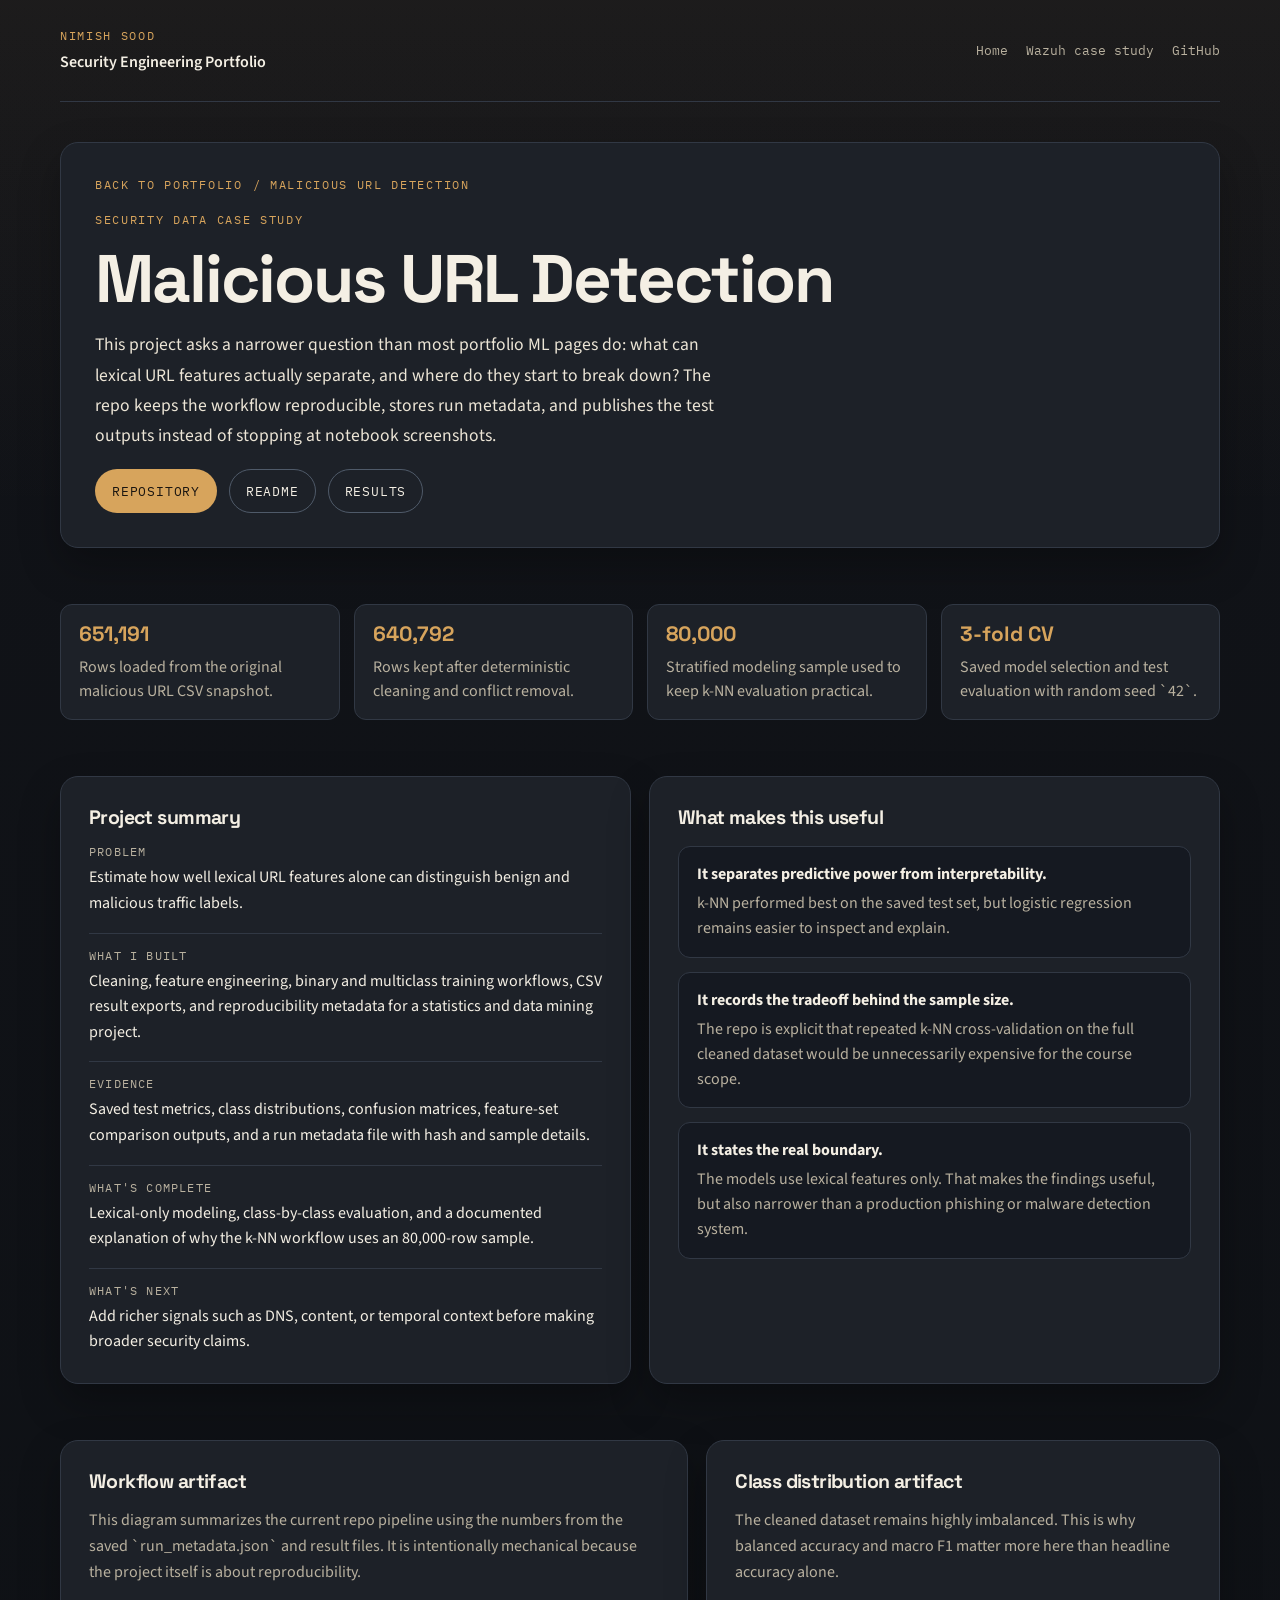
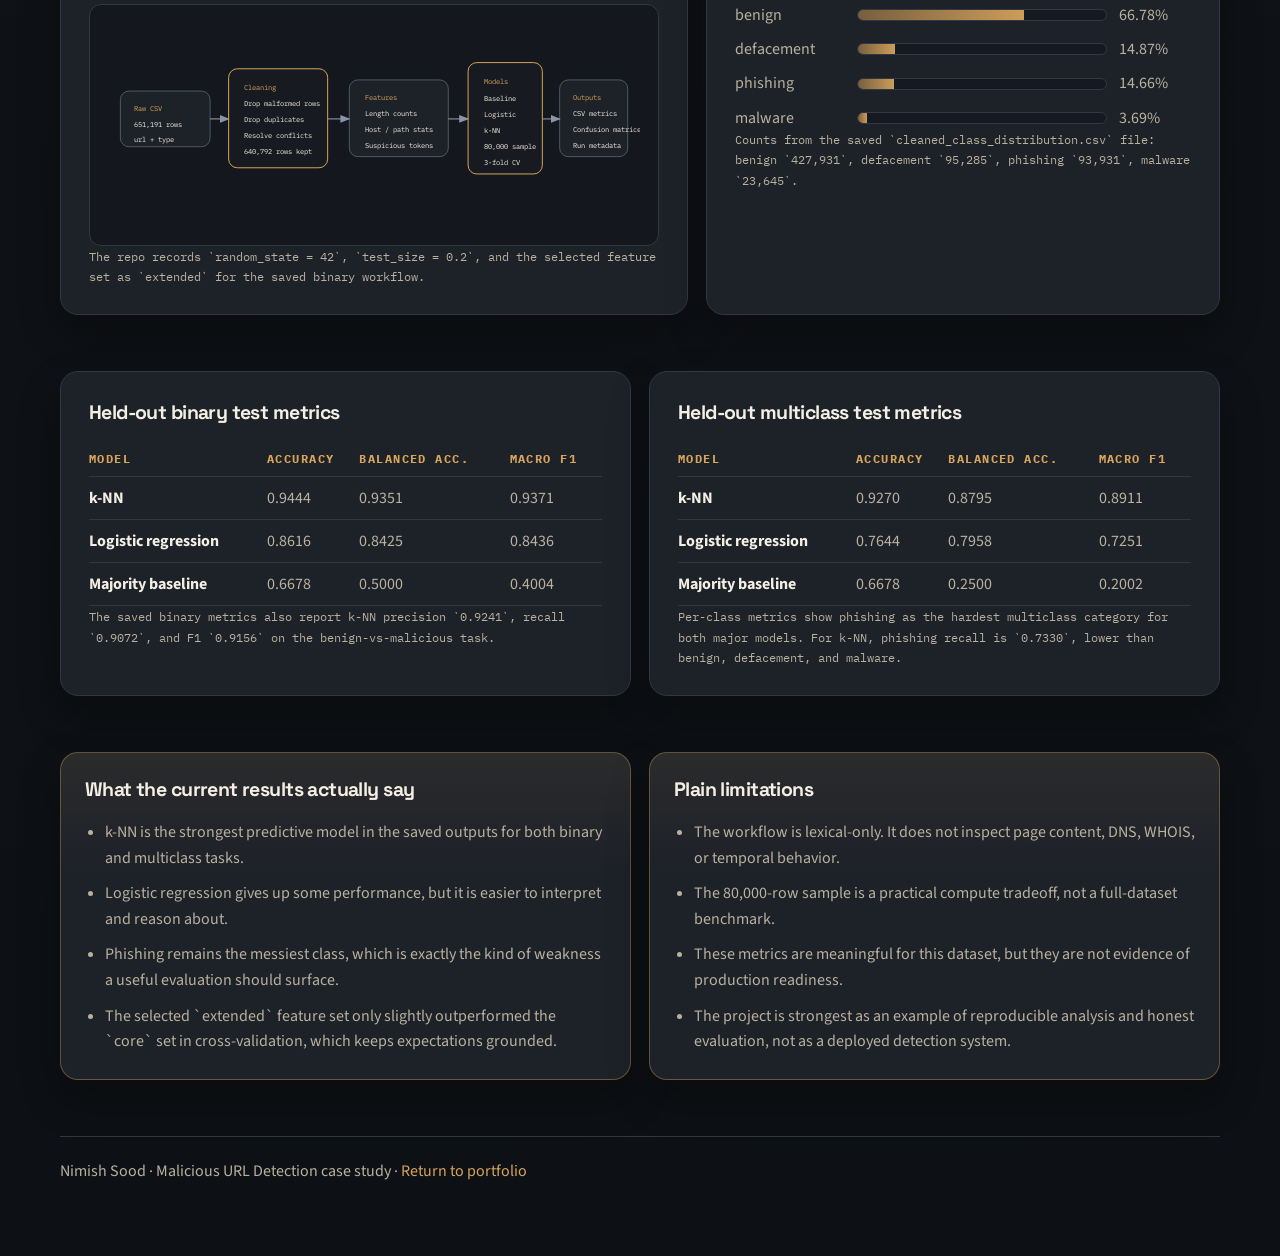
==== projects/malicious-url-detection/index.html @ c51fcdc2 "revamped the entire portfolio" ====
<!DOCTYPE html>
<html lang="en">
<head>
  <meta charset="utf-8" />
  <meta name="viewport" content="width=device-width, initial-scale=1" />
  <meta
    name="description"
    content="Case study for Nimish Sood's malicious URL detection project, including cleaned dataset size, saved metrics, modeling choices, and current limitations."
  />
  <meta name="robots" content="index,follow" />
  <meta name="theme-color" content="#111318" />
  <meta property="og:title" content="Malicious URL Detection | Nimish Sood" />
  <meta
    property="og:description"
    content="Reproducible lexical URL modeling with saved evaluation metrics and explicit limitations."
  />
  <meta property="og:type" content="article" />
  <meta property="og:url" content="https://nimishhomelab.com/projects/malicious-url-detection/" />
  <link rel="canonical" href="https://nimishhomelab.com/projects/malicious-url-detection/" />
  <link rel="preconnect" href="https://fonts.googleapis.com" />
  <link rel="preconnect" href="https://fonts.gstatic.com" crossorigin />
  <link
    href="https://fonts.googleapis.com/css2?family=IBM+Plex+Mono:wght@400;500;600&family=Source+Sans+3:wght@400;500;600;700&family=Space+Grotesk:wght@500;700&display=swap"
    rel="stylesheet"
  />
  <link rel="stylesheet" href="../../assets/site.css" />
  <title>Malicious URL Detection | Nimish Sood</title>
</head>
<body>
  <div class="site-shell">
    <header class="site-header">
      <a class="site-brand" href="../../index.html">
        <span class="site-brand__kicker">Nimish Sood</span>
        <span class="site-brand__title">Security Engineering Portfolio</span>
      </a>
      <nav class="site-nav" aria-label="Primary">
        <a href="../../index.html">Home</a>
        <a href="../wazuh/index.html">Wazuh case study</a>
        <a href="https://github.com/NimishSood/malicious-url-detection" target="_blank" rel="noopener noreferrer">GitHub</a>
      </nav>
    </header>

    <main class="case-shell">
      <section class="case-hero">
        <p class="breadcrumb"><a href="../../index.html">Back to portfolio</a> / Malicious URL detection</p>
        <p class="eyebrow">Security data case study</p>
        <h1>Malicious URL Detection</h1>
        <p>
          This project asks a narrower question than most portfolio ML pages do: what can lexical URL features actually
          separate, and where do they start to break down? The repo keeps the workflow reproducible, stores run
          metadata, and publishes the test outputs instead of stopping at notebook screenshots.
        </p>
        <div class="action-row">
          <a class="button button--primary" href="https://github.com/NimishSood/malicious-url-detection" target="_blank" rel="noopener noreferrer">Repository</a>
          <a class="button button--ghost" href="https://github.com/NimishSood/malicious-url-detection/blob/main/README.md" target="_blank" rel="noopener noreferrer">README</a>
          <a class="button button--ghost" href="https://github.com/NimishSood/malicious-url-detection/tree/main/results" target="_blank" rel="noopener noreferrer">Results</a>
        </div>
      </section>

      <section class="evidence-strip" aria-label="Key evidence">
        <article class="evidence-chip">
          <strong>651,191</strong>
          <span>Rows loaded from the original malicious URL CSV snapshot.</span>
        </article>
        <article class="evidence-chip">
          <strong>640,792</strong>
          <span>Rows kept after deterministic cleaning and conflict removal.</span>
        </article>
        <article class="evidence-chip">
          <strong>80,000</strong>
          <span>Stratified modeling sample used to keep k-NN evaluation practical.</span>
        </article>
        <article class="evidence-chip">
          <strong>3-fold CV</strong>
          <span>Saved model selection and test evaluation with random seed `42`.</span>
        </article>
      </section>

      <section class="detail-grid">
        <article class="detail-card">
          <h3>Project summary</h3>
          <dl class="detail-list">
            <div>
              <dt>Problem</dt>
              <dd>Estimate how well lexical URL features alone can distinguish benign and malicious traffic labels.</dd>
            </div>
            <div>
              <dt>What I built</dt>
              <dd>Cleaning, feature engineering, binary and multiclass training workflows, CSV result exports, and reproducibility metadata for a statistics and data mining project.</dd>
            </div>
            <div>
              <dt>Evidence</dt>
              <dd>Saved test metrics, class distributions, confusion matrices, feature-set comparison outputs, and a run metadata file with hash and sample details.</dd>
            </div>
            <div>
              <dt>What's complete</dt>
              <dd>Lexical-only modeling, class-by-class evaluation, and a documented explanation of why the k-NN workflow uses an 80,000-row sample.</dd>
            </div>
            <div>
              <dt>What's next</dt>
              <dd>Add richer signals such as DNS, content, or temporal context before making broader security claims.</dd>
            </div>
          </dl>
        </article>

        <article class="detail-card">
          <h3>What makes this useful</h3>
          <div class="status-list">
            <div class="status-item">
              <strong>It separates predictive power from interpretability.</strong>
              <p>k-NN performed best on the saved test set, but logistic regression remains easier to inspect and explain.</p>
            </div>
            <div class="status-item">
              <strong>It records the tradeoff behind the sample size.</strong>
              <p>The repo is explicit that repeated k-NN cross-validation on the full cleaned dataset would be unnecessarily expensive for the course scope.</p>
            </div>
            <div class="status-item">
              <strong>It states the real boundary.</strong>
              <p>The models use lexical features only. That makes the findings useful, but also narrower than a production phishing or malware detection system.</p>
            </div>
          </div>
        </article>
      </section>

      <section class="figure-grid">
        <article class="figure-card">
          <h3>Workflow artifact</h3>
          <p>
            This diagram summarizes the current repo pipeline using the numbers from the saved `run_metadata.json` and
            result files. It is intentionally mechanical because the project itself is about reproducibility.
          </p>
          <div class="diagram">
            <svg viewBox="0 0 860 330" role="img" aria-label="Malicious URL detection workflow diagram">
              <defs>
                <marker id="arrowhead" markerWidth="9" markerHeight="7" refX="8" refY="3.5" orient="auto">
                  <polygon points="0 0, 9 3.5, 0 7" fill="#8a95a6"></polygon>
                </marker>
              </defs>
              <rect x="20" y="110" width="145" height="90" rx="14" class="node" />
              <text x="42" y="142" class="label-strong">Raw CSV</text>
              <text x="42" y="168">651,191 rows</text>
              <text x="42" y="192">url + type</text>

              <rect x="195" y="74" width="160" height="160" rx="14" class="node-alt" />
              <text x="220" y="108" class="label-strong">Cleaning</text>
              <text x="220" y="134">Drop malformed rows</text>
              <text x="220" y="160">Drop duplicates</text>
              <text x="220" y="186">Resolve conflicts</text>
              <text x="220" y="212">640,792 rows kept</text>

              <rect x="390" y="92" width="160" height="124" rx="14" class="node" />
              <text x="416" y="124" class="label-strong">Features</text>
              <text x="416" y="150">Length counts</text>
              <text x="416" y="176">Host / path stats</text>
              <text x="416" y="202">Suspicious tokens</text>

              <rect x="582" y="64" width="120" height="180" rx="14" class="node-alt" />
              <text x="608" y="98" class="label-strong">Models</text>
              <text x="608" y="126">Baseline</text>
              <text x="608" y="152">Logistic</text>
              <text x="608" y="178">k-NN</text>
              <text x="608" y="204">80,000 sample</text>
              <text x="608" y="230">3-fold CV</text>

              <rect x="730" y="92" width="110" height="124" rx="14" class="node" />
              <text x="752" y="124" class="label-strong">Outputs</text>
              <text x="752" y="150">CSV metrics</text>
              <text x="752" y="176">Confusion matrices</text>
              <text x="752" y="202">Run metadata</text>

              <path d="M165 155 H195" class="arrow" />
              <path d="M355 155 H390" class="arrow" />
              <path d="M550 155 H582" class="arrow" />
              <path d="M702 155 H730" class="arrow" />
            </svg>
          </div>
          <p class="caption">The repo records `random_state = 42`, `test_size = 0.2`, and the selected feature set as `extended` for the saved binary workflow.</p>
        </article>

        <article class="figure-card">
          <h3>Class distribution artifact</h3>
          <p>The cleaned dataset remains highly imbalanced. This is why balanced accuracy and macro F1 matter more here than headline accuracy alone.</p>
          <div class="bars" aria-label="Cleaned class distribution">
            <div class="bar-row">
              <span>benign</span>
              <div class="bar-track"><div class="bar-fill" style="width: 66.78%;"></div></div>
              <span>66.78%</span>
            </div>
            <div class="bar-row">
              <span>defacement</span>
              <div class="bar-track"><div class="bar-fill" style="width: 14.87%;"></div></div>
              <span>14.87%</span>
            </div>
            <div class="bar-row">
              <span>phishing</span>
              <div class="bar-track"><div class="bar-fill" style="width: 14.66%;"></div></div>
              <span>14.66%</span>
            </div>
            <div class="bar-row">
              <span>malware</span>
              <div class="bar-track"><div class="bar-fill" style="width: 3.69%;"></div></div>
              <span>3.69%</span>
            </div>
          </div>
          <p class="table-note">Counts from the saved `cleaned_class_distribution.csv` file: benign `427,931`, defacement `95,285`, phishing `93,931`, malware `23,645`.</p>
        </article>
      </section>

      <section class="metric-grid">
        <article class="metric-table">
          <h3>Held-out binary test metrics</h3>
          <table>
            <thead>
              <tr>
                <th>Model</th>
                <th>Accuracy</th>
                <th>Balanced acc.</th>
                <th>Macro F1</th>
              </tr>
            </thead>
            <tbody>
              <tr>
                <td><strong>k-NN</strong></td>
                <td>0.9444</td>
                <td>0.9351</td>
                <td>0.9371</td>
              </tr>
              <tr>
                <td><strong>Logistic regression</strong></td>
                <td>0.8616</td>
                <td>0.8425</td>
                <td>0.8436</td>
              </tr>
              <tr>
                <td><strong>Majority baseline</strong></td>
                <td>0.6678</td>
                <td>0.5000</td>
                <td>0.4004</td>
              </tr>
            </tbody>
          </table>
          <p class="table-note">The saved binary metrics also report k-NN precision `0.9241`, recall `0.9072`, and F1 `0.9156` on the benign-vs-malicious task.</p>
        </article>

        <article class="metric-table">
          <h3>Held-out multiclass test metrics</h3>
          <table>
            <thead>
              <tr>
                <th>Model</th>
                <th>Accuracy</th>
                <th>Balanced acc.</th>
                <th>Macro F1</th>
              </tr>
            </thead>
            <tbody>
              <tr>
                <td><strong>k-NN</strong></td>
                <td>0.9270</td>
                <td>0.8795</td>
                <td>0.8911</td>
              </tr>
              <tr>
                <td><strong>Logistic regression</strong></td>
                <td>0.7644</td>
                <td>0.7958</td>
                <td>0.7251</td>
              </tr>
              <tr>
                <td><strong>Majority baseline</strong></td>
                <td>0.6678</td>
                <td>0.2500</td>
                <td>0.2002</td>
              </tr>
            </tbody>
          </table>
          <p class="table-note">Per-class metrics show phishing as the hardest multiclass category for both major models. For k-NN, phishing recall is `0.7330`, lower than benign, defacement, and malware.</p>
        </article>
      </section>

      <section class="detail-grid">
        <article class="callout">
          <h3>What the current results actually say</h3>
          <ul class="bullet-list">
            <li>k-NN is the strongest predictive model in the saved outputs for both binary and multiclass tasks.</li>
            <li>Logistic regression gives up some performance, but it is easier to interpret and reason about.</li>
            <li>Phishing remains the messiest class, which is exactly the kind of weakness a useful evaluation should surface.</li>
            <li>The selected `extended` feature set only slightly outperformed the `core` set in cross-validation, which keeps expectations grounded.</li>
          </ul>
        </article>

        <article class="callout">
          <h3>Plain limitations</h3>
          <ul class="bullet-list">
            <li>The workflow is lexical-only. It does not inspect page content, DNS, WHOIS, or temporal behavior.</li>
            <li>The 80,000-row sample is a practical compute tradeoff, not a full-dataset benchmark.</li>
            <li>These metrics are meaningful for this dataset, but they are not evidence of production readiness.</li>
            <li>The project is strongest as an example of reproducible analysis and honest evaluation, not as a deployed detection system.</li>
          </ul>
        </article>
      </section>
    </main>

    <footer class="site-footer">
      <p>Nimish Sood · Malicious URL Detection case study · <a class="inline-link" href="../../index.html">Return to portfolio</a></p>
    </footer>
  </div>
</body>
</html>
---- assets/site.css ----
:root {
  --bg: #111318;
  --bg-alt: #171a20;
  --panel: #1d2128;
  --panel-strong: #20252d;
  --text: #f4efe4;
  --muted: #b9b19f;
  --accent: #d7a45c;
  --line: #313844;
  --line-strong: #4f5a69;
  --radius-md: 12px;
  --radius-lg: 18px;
  --shadow: 0 18px 40px rgba(0, 0, 0, 0.28);
  --content-width: 1160px;
}

* {
  box-sizing: border-box;
}

html {
  scroll-behavior: smooth;
}

body {
  margin: 0;
  min-height: 100vh;
  background:
    linear-gradient(180deg, rgba(215, 164, 92, 0.06), transparent 18%),
    linear-gradient(180deg, #111318 0%, #0d1014 100%);
  color: var(--text);
  font-family: "Source Sans 3", "Segoe UI", sans-serif;
}

a {
  color: inherit;
  text-decoration: none;
}

a:focus-visible,
button:focus-visible {
  outline: 2px solid var(--accent);
  outline-offset: 4px;
}

img,
svg {
  display: block;
  max-width: 100%;
}

code,
pre,
.eyebrow,
.site-brand__kicker,
.card-meta,
.summary-list dt,
.detail-list dt,
.caption,
.table-note,
.metric-table th,
.site-nav,
.button,
.breadcrumb,
.stat-card__label {
  font-family: "IBM Plex Mono", "Consolas", monospace;
}

h1,
h2,
h3,
h4,
p,
dl,
dd,
dt,
ul {
  margin: 0;
}

h1,
h2,
h3 {
  font-family: "Space Grotesk", "Segoe UI", sans-serif;
  letter-spacing: -0.03em;
}

.site-shell {
  width: min(calc(100% - 40px), var(--content-width));
  margin: 0 auto;
  padding: 28px 0 72px;
}

.site-header {
  display: flex;
  align-items: center;
  justify-content: space-between;
  gap: 24px;
  padding-bottom: 28px;
  border-bottom: 1px solid var(--line);
}

.site-brand {
  display: inline-flex;
  flex-direction: column;
  gap: 8px;
}

.site-brand__kicker,
.eyebrow,
.card-meta,
.breadcrumb {
  color: var(--accent);
  font-size: 0.75rem;
  letter-spacing: 0.14em;
  text-transform: uppercase;
}

.site-brand__title {
  font-size: 1rem;
  font-weight: 600;
}

.site-nav {
  display: flex;
  flex-wrap: wrap;
  gap: 18px;
  color: var(--muted);
  font-size: 0.82rem;
}

.site-nav a:hover,
.site-nav a:focus-visible,
.inline-link:hover,
.inline-link:focus-visible {
  color: var(--accent);
}

main {
  display: grid;
  gap: 72px;
  padding-top: 40px;
}

.hero {
  display: grid;
  grid-template-columns: minmax(0, 1.4fr) minmax(280px, 0.8fr);
  gap: 24px;
  align-items: start;
}

.hero__main,
.panel,
.project-card,
.stat-card,
.contact-card,
.figure-card,
.detail-card,
.metric-table,
.callout {
  background: var(--panel);
  border: 1px solid var(--line);
  border-radius: var(--radius-lg);
  box-shadow: var(--shadow);
}

.hero__main {
  padding: 36px;
}

.hero__aside,
.panel,
.detail-card,
.callout,
.figure-card,
.metric-table {
  padding: 28px;
}

.hero h1 {
  margin-top: 12px;
  font-size: clamp(2.8rem, 8vw, 5.4rem);
  line-height: 0.94;
}

.hero__summary {
  margin-top: 18px;
  max-width: 66ch;
  color: #ece5d6;
  font-size: 1.16rem;
  line-height: 1.72;
}

.hero__actions,
.card-actions,
.action-row {
  display: flex;
  flex-wrap: wrap;
  gap: 12px;
}

.hero__actions {
  margin-top: 26px;
}

.button {
  display: inline-flex;
  align-items: center;
  justify-content: center;
  min-height: 44px;
  padding: 0 16px;
  border-radius: 999px;
  border: 1px solid transparent;
  font-size: 0.82rem;
  letter-spacing: 0.06em;
  text-transform: uppercase;
  transition: border-color 0.16s ease, background-color 0.16s ease, transform 0.16s ease;
}

.button:hover,
.button:focus-visible {
  transform: translateY(-1px);
}

.button--primary {
  background: var(--accent);
  color: #1a1510;
}

.button--primary:hover,
.button--primary:focus-visible {
  background: #e3b573;
}

.button--subtle {
  border-color: rgba(215, 164, 92, 0.4);
  background: rgba(215, 164, 92, 0.14);
  color: var(--text);
}

.button--ghost {
  border-color: var(--line-strong);
  background: transparent;
  color: var(--text);
}

.button--ghost:hover,
.button--ghost:focus-visible {
  border-color: var(--accent);
}

.summary-list {
  display: grid;
  gap: 18px;
  margin-top: 12px;
}

.summary-list div,
.detail-list div {
  display: grid;
  gap: 6px;
  padding-top: 14px;
  border-top: 1px solid var(--line);
}

.summary-list div:first-child,
.detail-list div:first-child {
  padding-top: 0;
  border-top: 0;
}

.summary-list dt,
.detail-list dt {
  color: var(--muted);
  font-size: 0.75rem;
  letter-spacing: 0.1em;
  text-transform: uppercase;
}

.summary-list dd,
.detail-list dd {
  line-height: 1.6;
}

.section {
  display: grid;
  gap: 24px;
}

.section-heading {
  display: grid;
  gap: 10px;
  max-width: 70ch;
}

.section-heading h2 {
  font-size: clamp(1.8rem, 5vw, 2.8rem);
  line-height: 1.04;
}

.section-heading p {
  color: var(--muted);
  font-size: 1.03rem;
  line-height: 1.68;
}

.project-stack {
  display: grid;
  gap: 18px;
}

.project-card {
  padding: 26px;
}

.project-card--featured {
  background:
    linear-gradient(180deg, rgba(215, 164, 92, 0.08), transparent 28%),
    var(--panel-strong);
  border-color: rgba(215, 164, 92, 0.4);
}

.project-card__header {
  display: flex;
  align-items: start;
  justify-content: space-between;
  gap: 16px;
  padding-bottom: 18px;
  border-bottom: 1px solid var(--line);
}

.project-card__header h3 {
  margin-top: 8px;
  font-size: 1.6rem;
}

.project-card__body {
  display: grid;
  grid-template-columns: repeat(5, minmax(0, 1fr));
  gap: 18px;
  padding-top: 18px;
}

.project-card__body h4 {
  margin-bottom: 10px;
  font-size: 0.98rem;
}

.project-card__body p {
  color: var(--muted);
  line-height: 1.65;
}

.evidence-grid,
.contact-grid,
.detail-grid,
.figure-grid,
.metric-grid {
  display: grid;
  gap: 18px;
}

.evidence-grid {
  grid-template-columns: repeat(5, minmax(0, 1fr));
}

.stat-card {
  padding: 22px;
}

.stat-card__value {
  display: block;
  font-family: "Space Grotesk", "Segoe UI", sans-serif;
  color: var(--accent);
  font-size: 2rem;
  line-height: 1;
}

.stat-card__label {
  display: block;
  margin-top: 14px;
  color: var(--muted);
  font-size: 0.78rem;
  line-height: 1.6;
  letter-spacing: 0.05em;
}

.bullet-list {
  display: grid;
  gap: 10px;
  margin-top: 18px;
  padding-left: 20px;
  color: var(--muted);
}

.bullet-list li {
  line-height: 1.6;
}

.contact-grid {
  grid-template-columns: repeat(2, minmax(0, 1fr));
}

.contact-card {
  display: grid;
  gap: 12px;
  padding: 22px;
}

.contact-card strong {
  font-size: 1.08rem;
}

.contact-card span:last-child {
  color: var(--muted);
  line-height: 1.55;
}

.site-footer {
  margin-top: 56px;
  padding-top: 22px;
  border-top: 1px solid var(--line);
  color: var(--muted);
}

.site-footer p {
  line-height: 1.6;
}

.case-shell {
  display: grid;
  gap: 56px;
}

.breadcrumb {
  display: inline-flex;
  align-items: center;
  gap: 10px;
}

.case-hero {
  display: grid;
  gap: 18px;
  padding: 34px;
  background: var(--panel);
  border: 1px solid var(--line);
  border-radius: var(--radius-lg);
  box-shadow: var(--shadow);
}

.case-hero h1 {
  font-size: clamp(2.2rem, 6vw, 4.2rem);
  line-height: 0.98;
}

.case-hero > p:not(.eyebrow):not(.breadcrumb) {
  max-width: 70ch;
  color: #ece5d6;
  font-size: 1.1rem;
  line-height: 1.72;
}

.case-hero .eyebrow,
.case-hero .breadcrumb {
  line-height: 1.4;
}

.evidence-strip {
  display: grid;
  grid-template-columns: repeat(4, minmax(0, 1fr));
  gap: 14px;
}

.evidence-chip {
  padding: 16px 18px;
  border-radius: var(--radius-md);
  background: var(--panel);
  border: 1px solid var(--line);
}

.evidence-chip strong {
  display: block;
  font-family: "Space Grotesk", "Segoe UI", sans-serif;
  font-size: 1.3rem;
  color: var(--accent);
}

.evidence-chip span {
  display: block;
  margin-top: 8px;
  color: var(--muted);
  line-height: 1.5;
}

.detail-grid {
  grid-template-columns: repeat(2, minmax(0, 1fr));
}

.detail-card h3,
.figure-card h3,
.metric-table h3,
.callout h3 {
  margin-bottom: 14px;
  font-size: 1.22rem;
}

.detail-list {
  display: grid;
  gap: 16px;
}

.figure-grid {
  grid-template-columns: minmax(0, 1.1fr) minmax(280px, 0.9fr);
}

.figure-card p,
.callout p,
.metric-table p {
  color: var(--muted);
  line-height: 1.62;
}

.caption,
.table-note {
  color: var(--muted);
  font-size: 0.78rem;
  line-height: 1.6;
}

.diagram {
  margin-top: 18px;
  padding: 18px;
  border-radius: var(--radius-md);
  border: 1px solid var(--line);
  background: #14171d;
}

.diagram svg text {
  fill: var(--text);
  font-family: "IBM Plex Mono", "Consolas", monospace;
  font-size: 12px;
}

.diagram svg .label-strong {
  fill: var(--accent);
}

.diagram svg .node {
  fill: #1d2128;
  stroke: #566273;
  stroke-width: 1.4;
}

.diagram svg .node-alt {
  fill: #171a20;
  stroke: var(--accent);
  stroke-width: 1.6;
}

.diagram svg .future {
  fill: rgba(215, 164, 92, 0.08);
  stroke: rgba(215, 164, 92, 0.7);
  stroke-dasharray: 6 6;
}

.diagram svg .arrow {
  fill: none;
  stroke: #8a95a6;
  stroke-width: 1.8;
  marker-end: url(#arrowhead);
}

.code-block {
  margin-top: 18px;
  overflow-x: auto;
  padding: 16px;
  border-radius: var(--radius-md);
  border: 1px solid var(--line);
  background: #14171d;
}

.code-block pre {
  color: #efe8d7;
  font-size: 0.84rem;
  line-height: 1.7;
}

.metric-grid {
  grid-template-columns: repeat(2, minmax(0, 1fr));
}

.metric-table table {
  width: 100%;
  margin-top: 16px;
  border-collapse: collapse;
}

.metric-table th,
.metric-table td {
  padding: 10px 0;
  border-bottom: 1px solid var(--line);
  text-align: left;
}

.metric-table th {
  color: var(--accent);
  font-size: 0.75rem;
  letter-spacing: 0.12em;
  text-transform: uppercase;
}

.metric-table td {
  color: var(--muted);
}

.metric-table td strong {
  color: var(--text);
}

.bars {
  display: grid;
  gap: 12px;
  margin-top: 18px;
}

.bar-row {
  display: grid;
  grid-template-columns: 110px 1fr 72px;
  gap: 12px;
  align-items: center;
}

.bar-track {
  height: 12px;
  border: 1px solid var(--line);
  border-radius: 999px;
  background: #151921;
  overflow: hidden;
}

.bar-fill {
  height: 100%;
  background: linear-gradient(90deg, rgba(215, 164, 92, 0.5), rgba(215, 164, 92, 0.95));
}

.bar-row span {
  color: var(--muted);
  line-height: 1.4;
}

.callout {
  padding: 24px;
  border-color: rgba(215, 164, 92, 0.36);
  background:
    linear-gradient(180deg, rgba(215, 164, 92, 0.08), transparent 36%),
    var(--panel);
}

.status-list {
  display: grid;
  gap: 14px;
  margin-top: 16px;
}

.status-item {
  padding: 16px 18px;
  border-radius: var(--radius-md);
  border: 1px solid var(--line);
  background: #151921;
}

.status-item strong {
  display: block;
  margin-bottom: 6px;
}

.status-item p {
  color: var(--muted);
  line-height: 1.55;
}

.note-panel {
  border-left: 4px solid var(--accent);
}

.note-panel p {
  color: var(--text);
  font-size: 1.02rem;
  line-height: 1.7;
}

.inline-link {
  color: var(--accent);
}

.empty-state {
  display: grid;
  place-items: center;
  min-height: calc(100vh - 120px);
}

.empty-state .panel {
  max-width: 520px;
  text-align: center;
}

@media (max-width: 1080px) {
  .hero,
  .figure-grid,
  .detail-grid {
    grid-template-columns: 1fr;
  }

  .project-card__body,
  .evidence-grid,
  .metric-grid,
  .evidence-strip {
    grid-template-columns: repeat(2, minmax(0, 1fr));
  }
}

@media (max-width: 760px) {
  .site-shell {
    width: min(calc(100% - 24px), var(--content-width));
    padding-top: 20px;
    padding-bottom: 48px;
  }

  .site-header,
  .project-card__header {
    flex-direction: column;
    align-items: flex-start;
  }

  main {
    gap: 56px;
    padding-top: 28px;
  }

  .hero__main,
  .hero__aside,
  .project-card,
  .figure-card,
  .panel,
  .metric-table,
  .detail-card,
  .callout {
    padding: 22px;
  }

  .project-card__body,
  .evidence-grid,
  .contact-grid,
  .metric-grid,
  .evidence-strip {
    grid-template-columns: 1fr;
  }

  .site-nav {
    gap: 12px;
  }

  .bar-row {
    grid-template-columns: 1fr;
    gap: 8px;
  }
}
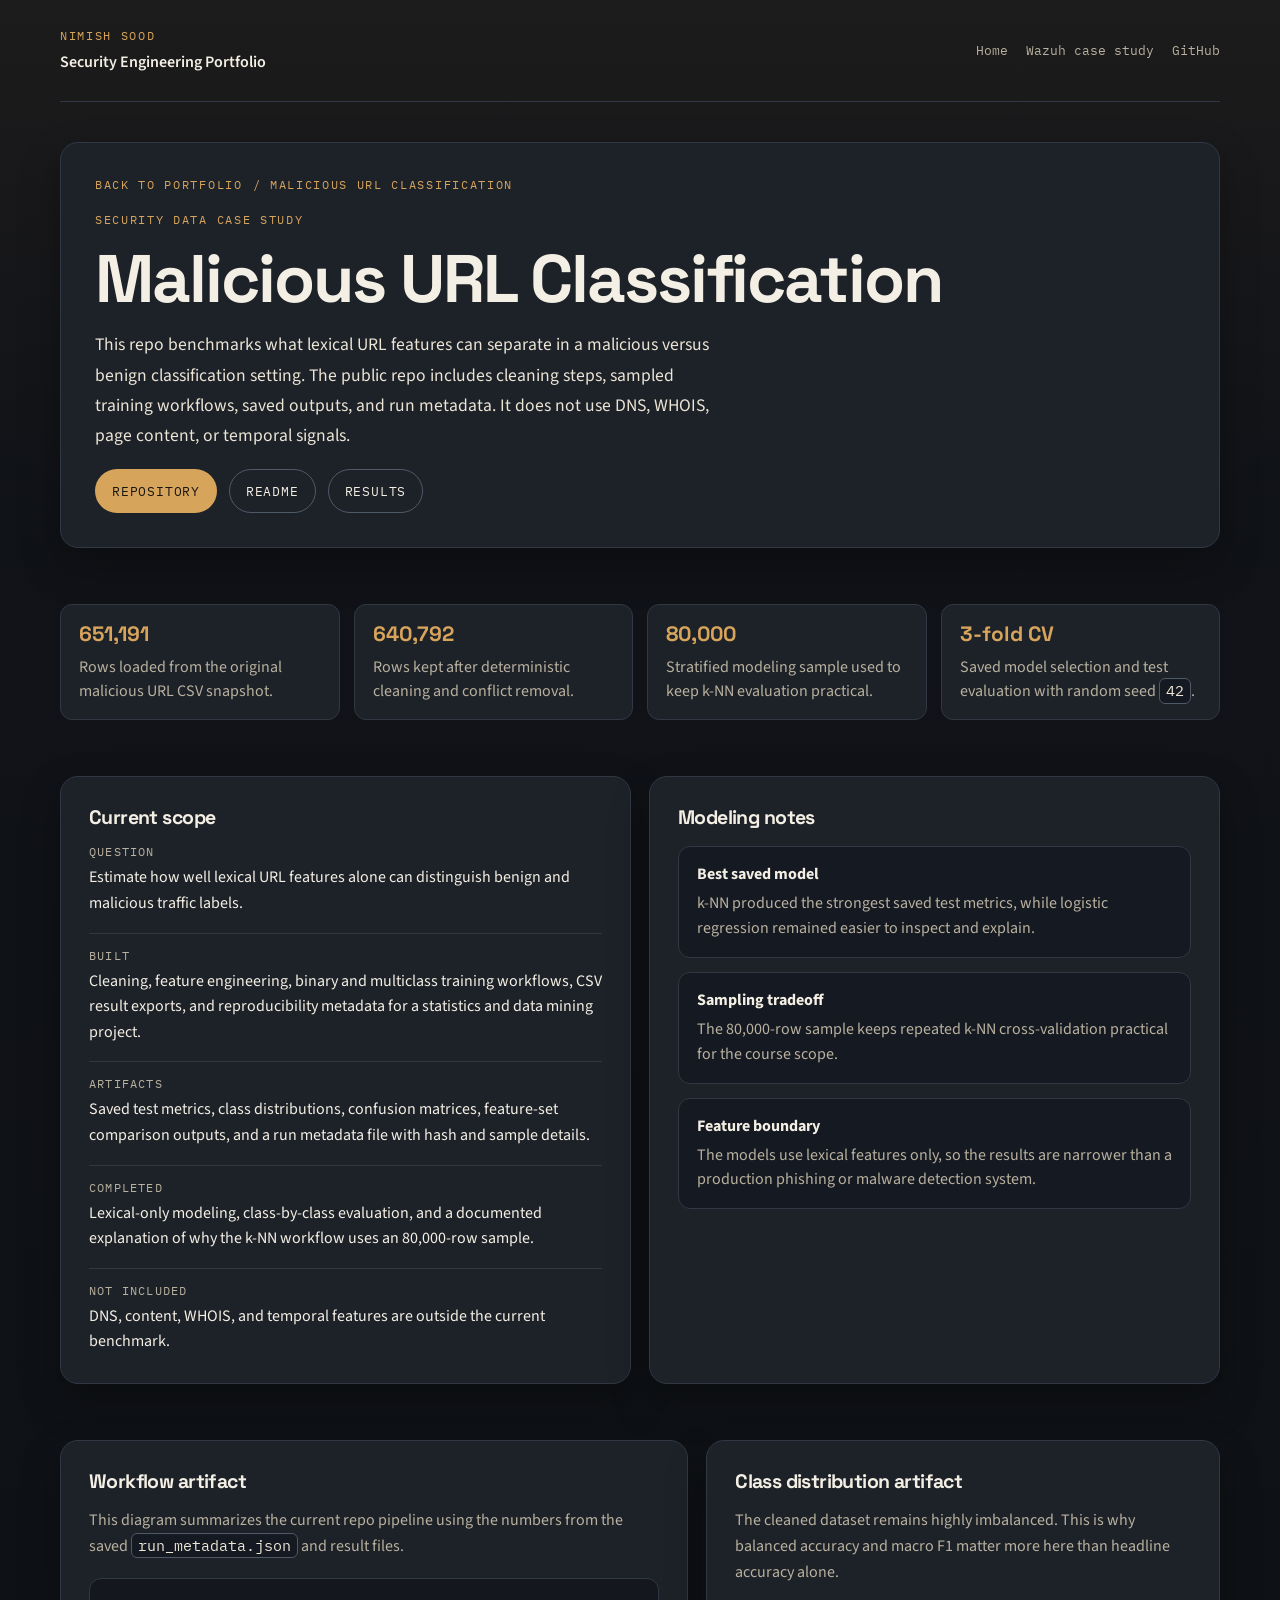
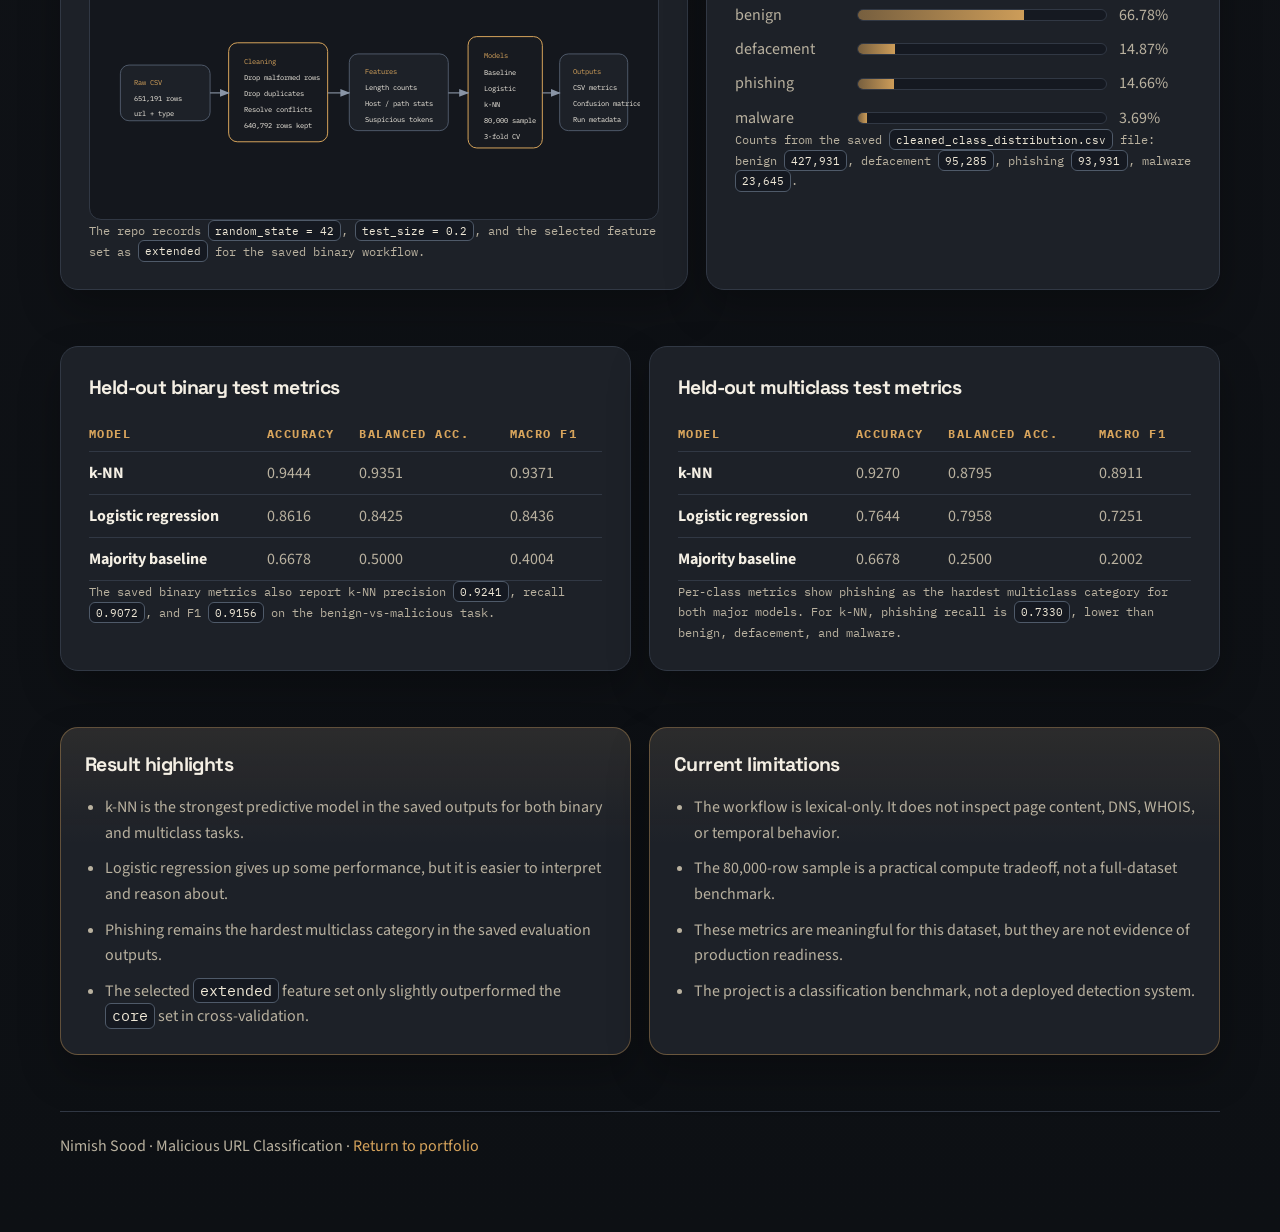
==== commit 0fa3ad8b: "revamp v2 with work experience" ====
--- a/projects/malicious-url-detection/index.html
+++ b/projects/malicious-url-detection/index.html
@@ -5,14 +5,14 @@
   <meta name="viewport" content="width=device-width, initial-scale=1" />
   <meta
     name="description"
-    content="Case study for Nimish Sood's malicious URL detection project, including cleaned dataset size, saved metrics, modeling choices, and current limitations."
+    content="Case study for Nimish Sood's malicious URL classification project, including cleaned dataset size, saved metrics, modeling choices, and current limitations."
   />
   <meta name="robots" content="index,follow" />
   <meta name="theme-color" content="#111318" />
-  <meta property="og:title" content="Malicious URL Detection | Nimish Sood" />
+  <meta property="og:title" content="Malicious URL Classification | Nimish Sood" />
   <meta
     property="og:description"
-    content="Reproducible lexical URL modeling with saved evaluation metrics and explicit limitations."
+    content="Reproducible lexical URL classification with saved evaluation metrics and explicit limitations."
   />
   <meta property="og:type" content="article" />
   <meta property="og:url" content="https://nimishhomelab.com/projects/malicious-url-detection/" />
@@ -24,7 +24,7 @@
     rel="stylesheet"
   />
   <link rel="stylesheet" href="../../assets/site.css" />
-  <title>Malicious URL Detection | Nimish Sood</title>
+  <title>Malicious URL Classification | Nimish Sood</title>
 </head>
 <body>
   <div class="site-shell">
@@ -42,13 +42,13 @@
 
     <main class="case-shell">
       <section class="case-hero">
-        <p class="breadcrumb"><a href="../../index.html">Back to portfolio</a> / Malicious URL detection</p>
+        <p class="breadcrumb"><a href="../../index.html">Back to portfolio</a> / Malicious URL classification</p>
         <p class="eyebrow">Security data case study</p>
-        <h1>Malicious URL Detection</h1>
+        <h1>Malicious URL Classification</h1>
         <p>
-          This project asks a narrower question than most portfolio ML pages do: what can lexical URL features actually
-          separate, and where do they start to break down? The repo keeps the workflow reproducible, stores run
-          metadata, and publishes the test outputs instead of stopping at notebook screenshots.
+          This repo benchmarks what lexical URL features can separate in a malicious versus benign classification
+          setting. The public repo includes cleaning steps, sampled training workflows, saved outputs, and run
+          metadata. It does not use DNS, WHOIS, page content, or temporal signals.
         </p>
         <div class="action-row">
           <a class="button button--primary" href="https://github.com/NimishSood/malicious-url-detection" target="_blank" rel="noopener noreferrer">Repository</a>
@@ -72,51 +72,51 @@
         </article>
         <article class="evidence-chip">
           <strong>3-fold CV</strong>
-          <span>Saved model selection and test evaluation with random seed `42`.</span>
+          <span>Saved model selection and test evaluation with random seed <code>42</code>.</span>
         </article>
       </section>
 
       <section class="detail-grid">
         <article class="detail-card">
-          <h3>Project summary</h3>
+          <h3>Current scope</h3>
           <dl class="detail-list">
             <div>
-              <dt>Problem</dt>
+              <dt>Question</dt>
               <dd>Estimate how well lexical URL features alone can distinguish benign and malicious traffic labels.</dd>
             </div>
             <div>
-              <dt>What I built</dt>
+              <dt>Built</dt>
               <dd>Cleaning, feature engineering, binary and multiclass training workflows, CSV result exports, and reproducibility metadata for a statistics and data mining project.</dd>
             </div>
             <div>
-              <dt>Evidence</dt>
+              <dt>Artifacts</dt>
               <dd>Saved test metrics, class distributions, confusion matrices, feature-set comparison outputs, and a run metadata file with hash and sample details.</dd>
             </div>
             <div>
-              <dt>What's complete</dt>
+              <dt>Completed</dt>
               <dd>Lexical-only modeling, class-by-class evaluation, and a documented explanation of why the k-NN workflow uses an 80,000-row sample.</dd>
             </div>
             <div>
-              <dt>What's next</dt>
-              <dd>Add richer signals such as DNS, content, or temporal context before making broader security claims.</dd>
+              <dt>Not included</dt>
+              <dd>DNS, content, WHOIS, and temporal features are outside the current benchmark.</dd>
             </div>
           </dl>
         </article>
 
         <article class="detail-card">
-          <h3>What makes this useful</h3>
+          <h3>Modeling notes</h3>
           <div class="status-list">
             <div class="status-item">
-              <strong>It separates predictive power from interpretability.</strong>
-              <p>k-NN performed best on the saved test set, but logistic regression remains easier to inspect and explain.</p>
+              <strong>Best saved model</strong>
+              <p>k-NN produced the strongest saved test metrics, while logistic regression remained easier to inspect and explain.</p>
             </div>
             <div class="status-item">
-              <strong>It records the tradeoff behind the sample size.</strong>
-              <p>The repo is explicit that repeated k-NN cross-validation on the full cleaned dataset would be unnecessarily expensive for the course scope.</p>
+              <strong>Sampling tradeoff</strong>
+              <p>The 80,000-row sample keeps repeated k-NN cross-validation practical for the course scope.</p>
             </div>
             <div class="status-item">
-              <strong>It states the real boundary.</strong>
-              <p>The models use lexical features only. That makes the findings useful, but also narrower than a production phishing or malware detection system.</p>
+              <strong>Feature boundary</strong>
+              <p>The models use lexical features only, so the results are narrower than a production phishing or malware detection system.</p>
             </div>
           </div>
         </article>
@@ -126,8 +126,8 @@
         <article class="figure-card">
           <h3>Workflow artifact</h3>
           <p>
-            This diagram summarizes the current repo pipeline using the numbers from the saved `run_metadata.json` and
-            result files. It is intentionally mechanical because the project itself is about reproducibility.
+            This diagram summarizes the current repo pipeline using the numbers from the saved <code>run_metadata.json</code>
+            and result files.
           </p>
           <div class="diagram">
             <svg viewBox="0 0 860 330" role="img" aria-label="Malicious URL detection workflow diagram">
@@ -174,7 +174,7 @@
               <path d="M702 155 H730" class="arrow" />
             </svg>
           </div>
-          <p class="caption">The repo records `random_state = 42`, `test_size = 0.2`, and the selected feature set as `extended` for the saved binary workflow.</p>
+          <p class="caption">The repo records <code>random_state = 42</code>, <code>test_size = 0.2</code>, and the selected feature set as <code>extended</code> for the saved binary workflow.</p>
         </article>
 
         <article class="figure-card">
@@ -202,7 +202,7 @@
               <span>3.69%</span>
             </div>
           </div>
-          <p class="table-note">Counts from the saved `cleaned_class_distribution.csv` file: benign `427,931`, defacement `95,285`, phishing `93,931`, malware `23,645`.</p>
+          <p class="table-note">Counts from the saved <code>cleaned_class_distribution.csv</code> file: benign <code>427,931</code>, defacement <code>95,285</code>, phishing <code>93,931</code>, malware <code>23,645</code>.</p>
         </article>
       </section>
 
@@ -239,7 +239,7 @@
               </tr>
             </tbody>
           </table>
-          <p class="table-note">The saved binary metrics also report k-NN precision `0.9241`, recall `0.9072`, and F1 `0.9156` on the benign-vs-malicious task.</p>
+          <p class="table-note">The saved binary metrics also report k-NN precision <code>0.9241</code>, recall <code>0.9072</code>, and F1 <code>0.9156</code> on the benign-vs-malicious task.</p>
         </article>
 
         <article class="metric-table">
@@ -274,35 +274,35 @@
               </tr>
             </tbody>
           </table>
-          <p class="table-note">Per-class metrics show phishing as the hardest multiclass category for both major models. For k-NN, phishing recall is `0.7330`, lower than benign, defacement, and malware.</p>
+          <p class="table-note">Per-class metrics show phishing as the hardest multiclass category for both major models. For k-NN, phishing recall is <code>0.7330</code>, lower than benign, defacement, and malware.</p>
         </article>
       </section>
 
       <section class="detail-grid">
         <article class="callout">
-          <h3>What the current results actually say</h3>
+          <h3>Result highlights</h3>
           <ul class="bullet-list">
             <li>k-NN is the strongest predictive model in the saved outputs for both binary and multiclass tasks.</li>
             <li>Logistic regression gives up some performance, but it is easier to interpret and reason about.</li>
-            <li>Phishing remains the messiest class, which is exactly the kind of weakness a useful evaluation should surface.</li>
-            <li>The selected `extended` feature set only slightly outperformed the `core` set in cross-validation, which keeps expectations grounded.</li>
+            <li>Phishing remains the hardest multiclass category in the saved evaluation outputs.</li>
+            <li>The selected <code>extended</code> feature set only slightly outperformed the <code>core</code> set in cross-validation.</li>
           </ul>
         </article>
 
         <article class="callout">
-          <h3>Plain limitations</h3>
+          <h3>Current limitations</h3>
           <ul class="bullet-list">
             <li>The workflow is lexical-only. It does not inspect page content, DNS, WHOIS, or temporal behavior.</li>
             <li>The 80,000-row sample is a practical compute tradeoff, not a full-dataset benchmark.</li>
             <li>These metrics are meaningful for this dataset, but they are not evidence of production readiness.</li>
-            <li>The project is strongest as an example of reproducible analysis and honest evaluation, not as a deployed detection system.</li>
+            <li>The project is a classification benchmark, not a deployed detection system.</li>
           </ul>
         </article>
       </section>
     </main>
 
     <footer class="site-footer">
-      <p>Nimish Sood · Malicious URL Detection case study · <a class="inline-link" href="../../index.html">Return to portfolio</a></p>
+      <p>Nimish Sood · Malicious URL Classification · <a class="inline-link" href="../../index.html">Return to portfolio</a></p>
     </footer>
   </div>
 </body>
--- a/assets/site.css
+++ b/assets/site.css
@@ -66,6 +66,21 @@
   font-family: "IBM Plex Mono", "Consolas", monospace;
 }
 
+p code,
+li code,
+td code,
+dd code,
+span code,
+.caption code,
+.table-note code {
+  padding: 0.14rem 0.38rem;
+  border: 1px solid var(--line-strong);
+  border-radius: 6px;
+  background: #151921;
+  color: #efe8d7;
+  font-size: 0.92em;
+}
+
 h1,
 h2,
 h3,
@@ -151,6 +166,7 @@
 
 .hero__main,
 .panel,
+.experience-card,
 .project-card,
 .stat-card,
 .contact-card,
@@ -166,6 +182,55 @@
 
 .hero__main {
   padding: 36px;
+}
+
+.experience-card {
+  padding: 28px;
+  background:
+    linear-gradient(180deg, rgba(215, 164, 92, 0.08), transparent 28%),
+    var(--panel-strong);
+  border-color: rgba(215, 164, 92, 0.4);
+}
+
+.experience-card__header {
+  display: flex;
+  align-items: start;
+  justify-content: space-between;
+  gap: 16px;
+  padding-bottom: 18px;
+  border-bottom: 1px solid var(--line);
+}
+
+.experience-card__header h3 {
+  margin-top: 8px;
+  font-size: 1.6rem;
+}
+
+.experience-card__meta,
+.experience-card__tools,
+.experience-card__note {
+  color: var(--muted);
+  line-height: 1.6;
+}
+
+.experience-card__meta {
+  margin-top: 10px;
+}
+
+.experience-card__body {
+  display: grid;
+  gap: 18px;
+  padding-top: 18px;
+}
+
+.experience-card__scope {
+  color: #ece5d6;
+  font-size: 1.05rem;
+  line-height: 1.72;
+}
+
+.experience-list {
+  margin-top: 0;
 }
 
 .hero__aside,
@@ -727,6 +792,7 @@
   }
 
   .site-header,
+  .experience-card__header,
   .project-card__header {
     flex-direction: column;
     align-items: flex-start;
@@ -739,6 +805,7 @@
 
   .hero__main,
   .hero__aside,
+  .experience-card,
   .project-card,
   .figure-card,
   .panel,
